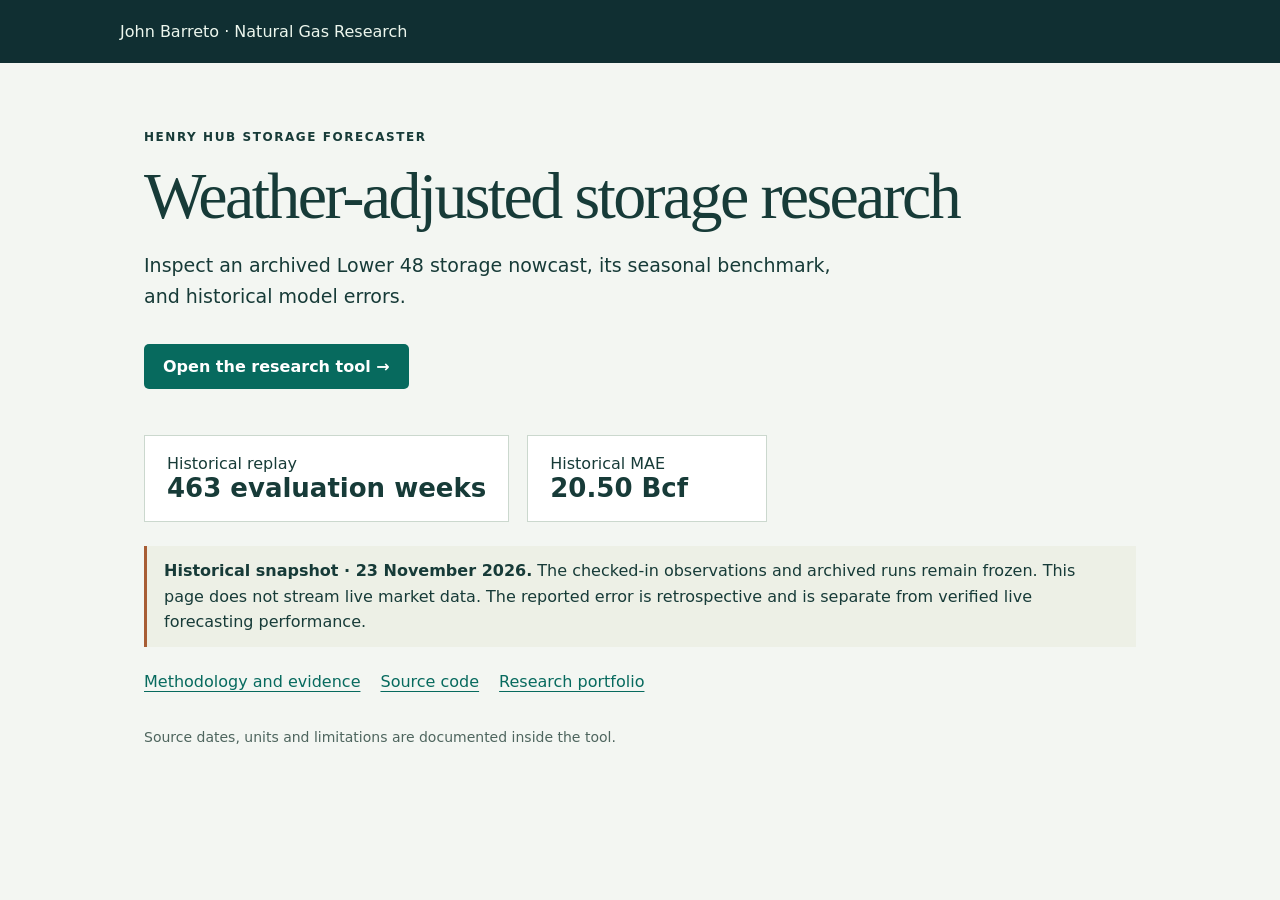
==== index.html @ 4890dff5 "Fix 15 storage research and dashboard issues; add reproducible validation" ====
<!doctype html>
<html lang="en"><head><meta charset="utf-8"><meta name="viewport" content="width=device-width,initial-scale=1"><meta name="description" content="Inspect an archived Lower 48 storage nowcast, its seasonal benchmark, and historical model errors."><meta name="theme-color" content="#102f32"><title>Henry Hub Storage Forecaster · John Barreto</title>
<style>:root{color-scheme:light;font-family:system-ui,sans-serif;color:#173b38;background:#f3f6f2}*{box-sizing:border-box}body{margin:0}header{padding:22px max(24px,calc((100% - 1040px)/2));background:#102f32;color:#edf7ee}header a{color:inherit}main{max-width:1040px;margin:auto;padding:55px 24px}.eyebrow{text-transform:uppercase;letter-spacing:.13em;font-size:12px;font-weight:700}h1{font:normal clamp(36px,6vw,66px)/1.08 Georgia,serif;letter-spacing:-.04em;margin:16px 0}.intro{font-size:19px;max-width:720px;line-height:1.6}a{color:#076a5e;text-underline-offset:4px}.open{display:inline-block;background:#076a5e;color:white;padding:13px 19px;border-radius:5px;font-weight:650;text-decoration:none;margin:14px 0 22px}.facts{display:flex;flex-wrap:wrap;gap:18px;margin:24px 0}.facts>div{border:1px solid #cbd8ce;padding:18px 22px;min-width:240px;background:white}strong{display:block;font-size:26px}.note{border-left:3px solid #a75d35;padding:12px 17px;line-height:1.6;background:#edf0e6}nav{display:flex;flex-wrap:wrap;gap:20px;margin-top:25px}:focus-visible{outline:3px solid #ad6138;outline-offset:4px}footer{margin-top:38px;color:#4e655e;font-size:14px}.skip{position:absolute;left:8px;top:-80px;background:white;padding:9px}.skip:focus{top:8px}</style></head>
<body><a class="skip" href="#main">Skip to project</a><header>John Barreto · Natural Gas Research</header><main id="main"><p class="eyebrow">Henry Hub Storage Forecaster</p><h1>Weather-adjusted storage research</h1><p class="intro">Inspect an archived Lower 48 storage nowcast, its seasonal benchmark, and historical model errors.</p><a class="open" href="lab/storage/">Open the research tool →</a><div class="facts"><div><span>Historical replay</span><strong>463 evaluation weeks</strong></div><div><span>Historical MAE</span><strong>20.50 Bcf</strong></div></div><p class="note"><b>Historical snapshot · 23 November 2026.</b> The checked-in observations and archived runs remain frozen. This page does not stream live market data. The reported error is retrospective and is separate from verified live forecasting performance.</p><nav aria-label="Project resources"><a href="https://github.com/NeuraX-JB/henry-hub-storage-forecaster/blob/main/lab/research/storage-weather.md">Methodology and evidence</a><a href="https://github.com/NeuraX-JB/henry-hub-storage-forecaster">Source code</a><a href="https://github.com/NeuraX-JB">Research portfolio</a></nav><footer>Source dates, units and limitations are documented inside the tool.</footer></main></body></html>
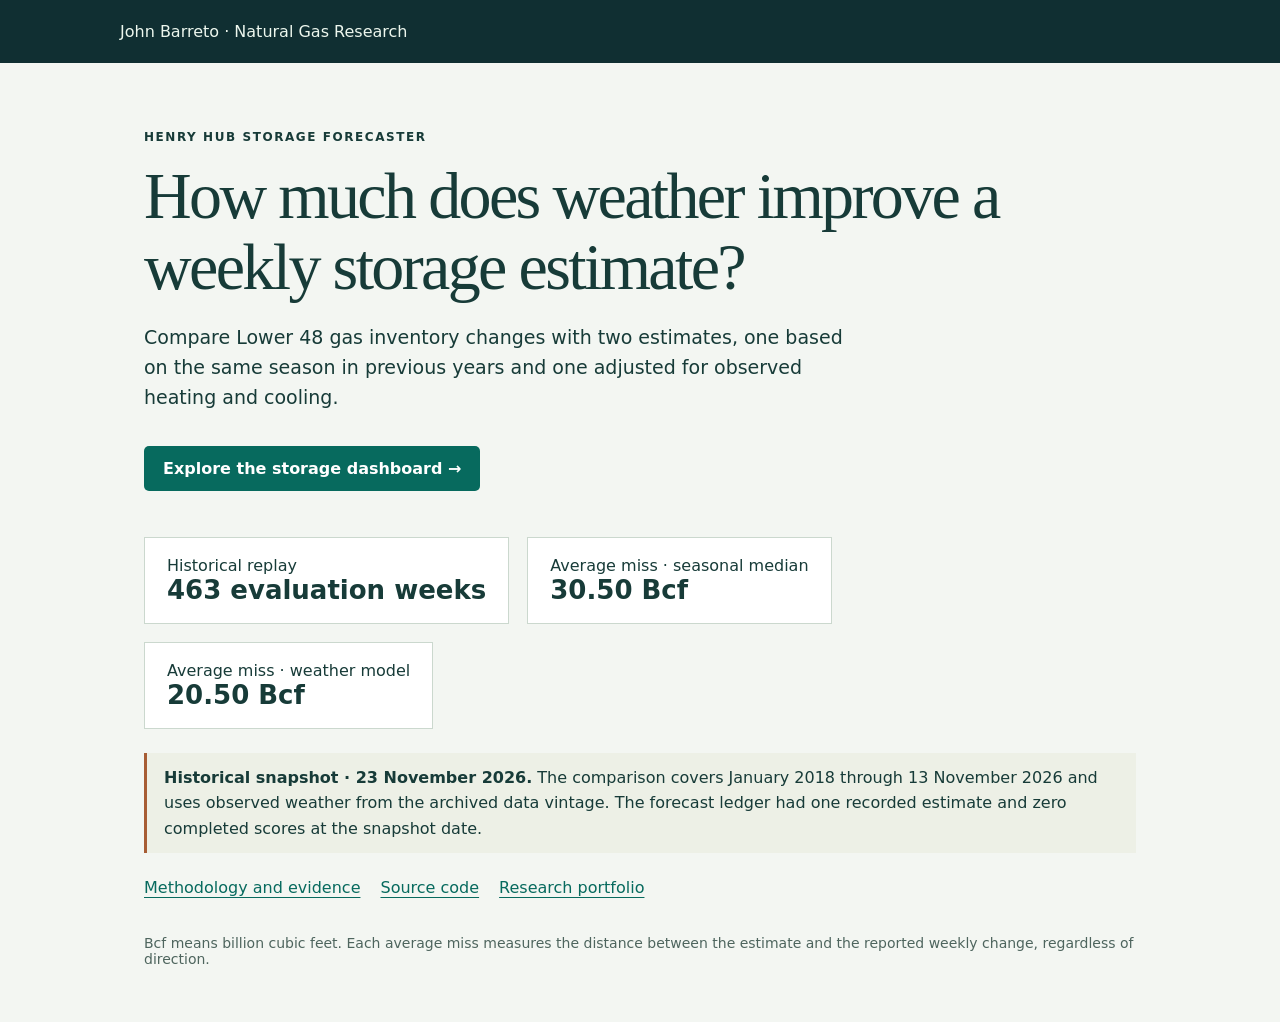
==== commit 9210ae15: "Show where observed weather improves the storage estimate and where it misses" ====
--- a/index.html
+++ b/index.html
@@ -1,4 +1,4 @@
 <!doctype html>
 <html lang="en"><head><meta charset="utf-8"><meta name="viewport" content="width=device-width,initial-scale=1"><meta name="description" content="Inspect an archived Lower 48 storage nowcast, its seasonal benchmark, and historical model errors."><meta name="theme-color" content="#102f32"><title>Henry Hub Storage Forecaster · John Barreto</title>
 <style>:root{color-scheme:light;font-family:system-ui,sans-serif;color:#173b38;background:#f3f6f2}*{box-sizing:border-box}body{margin:0}header{padding:22px max(24px,calc((100% - 1040px)/2));background:#102f32;color:#edf7ee}header a{color:inherit}main{max-width:1040px;margin:auto;padding:55px 24px}.eyebrow{text-transform:uppercase;letter-spacing:.13em;font-size:12px;font-weight:700}h1{font:normal clamp(36px,6vw,66px)/1.08 Georgia,serif;letter-spacing:-.04em;margin:16px 0}.intro{font-size:19px;max-width:720px;line-height:1.6}a{color:#076a5e;text-underline-offset:4px}.open{display:inline-block;background:#076a5e;color:white;padding:13px 19px;border-radius:5px;font-weight:650;text-decoration:none;margin:14px 0 22px}.facts{display:flex;flex-wrap:wrap;gap:18px;margin:24px 0}.facts>div{border:1px solid #cbd8ce;padding:18px 22px;min-width:240px;background:white}strong{display:block;font-size:26px}.note{border-left:3px solid #a75d35;padding:12px 17px;line-height:1.6;background:#edf0e6}nav{display:flex;flex-wrap:wrap;gap:20px;margin-top:25px}:focus-visible{outline:3px solid #ad6138;outline-offset:4px}footer{margin-top:38px;color:#4e655e;font-size:14px}.skip{position:absolute;left:8px;top:-80px;background:white;padding:9px}.skip:focus{top:8px}</style></head>
-<body><a class="skip" href="#main">Skip to project</a><header>John Barreto · Natural Gas Research</header><main id="main"><p class="eyebrow">Henry Hub Storage Forecaster</p><h1>Weather-adjusted storage research</h1><p class="intro">Inspect an archived Lower 48 storage nowcast, its seasonal benchmark, and historical model errors.</p><a class="open" href="lab/storage/">Open the research tool →</a><div class="facts"><div><span>Historical replay</span><strong>463 evaluation weeks</strong></div><div><span>Historical MAE</span><strong>20.50 Bcf</strong></div></div><p class="note"><b>Historical snapshot · 23 November 2026.</b> The checked-in observations and archived runs remain frozen. This page does not stream live market data. The reported error is retrospective and is separate from verified live forecasting performance.</p><nav aria-label="Project resources"><a href="https://github.com/NeuraX-JB/henry-hub-storage-forecaster/blob/main/lab/research/storage-weather.md">Methodology and evidence</a><a href="https://github.com/NeuraX-JB/henry-hub-storage-forecaster">Source code</a><a href="https://github.com/NeuraX-JB">Research portfolio</a></nav><footer>Source dates, units and limitations are documented inside the tool.</footer></main></body></html>
+<body><a class="skip" href="#main">Skip to project</a><header>John Barreto · Natural Gas Research</header><main id="main"><p class="eyebrow">Henry Hub Storage Forecaster</p><h1>How much does weather improve a weekly storage estimate?</h1><p class="intro">Compare Lower 48 gas inventory changes with two estimates, one based on the same season in previous years and one adjusted for observed heating and cooling.</p><a class="open" href="lab/storage/">Explore the storage dashboard →</a><div class="facts"><div><span>Historical replay</span><strong>463 evaluation weeks</strong></div><div><span>Average miss · seasonal median</span><strong>30.50 Bcf</strong></div><div><span>Average miss · weather model</span><strong>20.50 Bcf</strong></div></div><p class="note"><b>Historical snapshot · 23 November 2026.</b> The comparison covers January 2018 through 13 November 2026 and uses observed weather from the archived data vintage. The forecast ledger had one recorded estimate and zero completed scores at the snapshot date.</p><nav aria-label="Project resources"><a href="https://github.com/NeuraX-JB/henry-hub-storage-forecaster/blob/main/lab/research/storage-weather.md">Methodology and evidence</a><a href="https://github.com/NeuraX-JB/henry-hub-storage-forecaster">Source code</a><a href="https://github.com/NeuraX-JB">Research portfolio</a></nav><footer>Bcf means billion cubic feet. Each average miss measures the distance between the estimate and the reported weekly change, regardless of direction.</footer></main></body></html>
